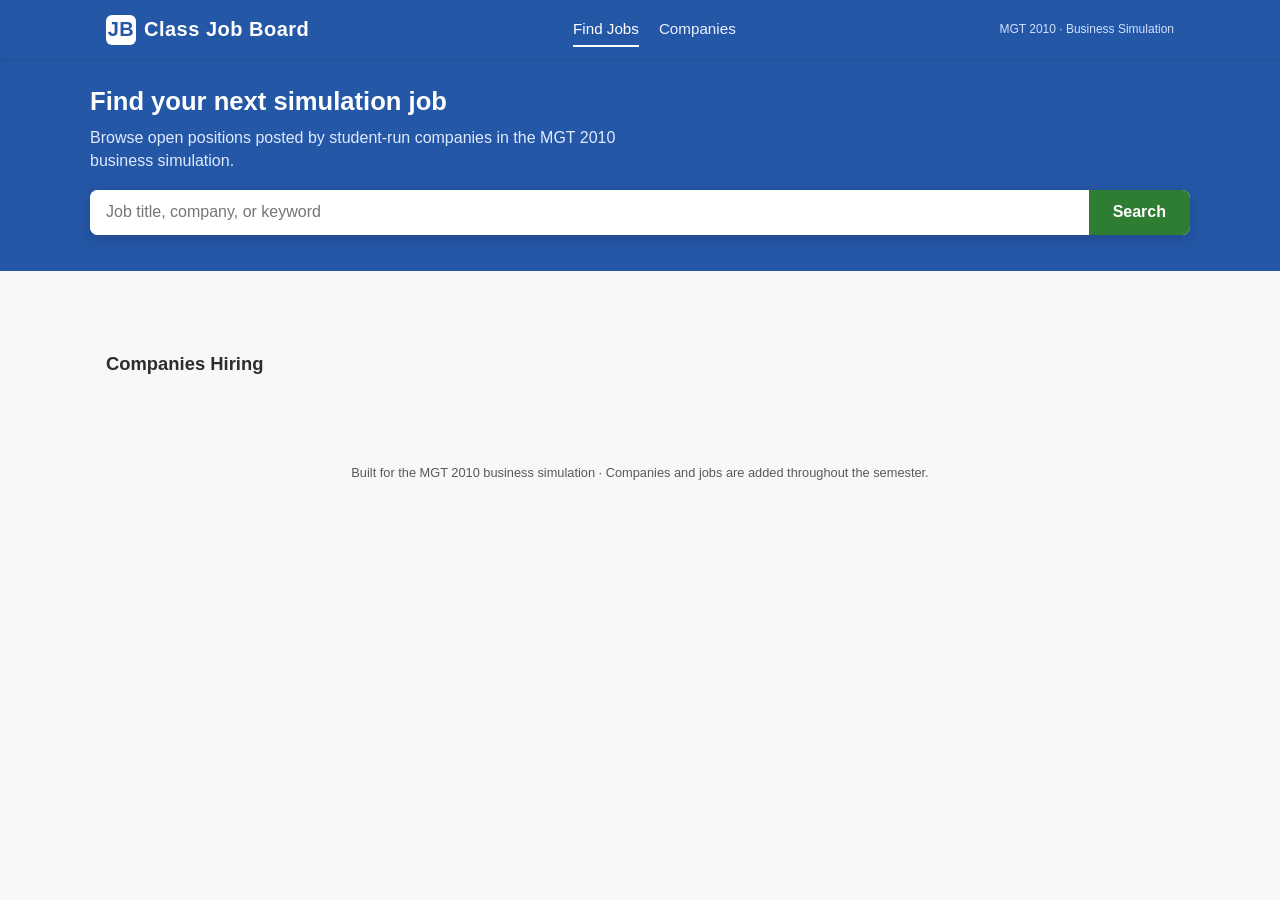
==== index.html @ dc6ff853 "Add static job board site with SeedBank company page Data-driven (JSON) Indeed-style job board for t" ====
<!doctype html>
<html lang="en">
<head>
  <meta charset="UTF-8" />
  <meta name="viewport" content="width=device-width, initial-scale=1" />
  <title>Class Job Board — MGT 2010</title>
  <link rel="stylesheet" href="assets/css/styles.css" />
</head>
<body>
  <header class="site-header">
    <div class="header-inner">
      <a class="brand" href="index.html">
        <span class="brand-mark">JB</span>
        Class Job Board
      </a>
      <nav class="site-nav">
        <a href="index.html" class="active">Find Jobs</a>
        <a href="index.html#companies">Companies</a>
      </nav>
      <div class="course-tag">MGT 2010 · Business Simulation</div>
    </div>
  </header>

  <section class="hero">
    <div class="hero-inner">
      <h1>Find your next simulation job</h1>
      <p>Browse open positions posted by student-run companies in the MGT 2010 business simulation.</p>
      <form id="search-form" class="search-bar">
        <input id="search-input" type="text" placeholder="Job title, company, or keyword" aria-label="Search jobs" />
        <button type="submit">Search</button>
      </form>
    </div>
  </section>

  <main class="page">
    <p id="result-count" class="result-count"></p>
    <div id="job-list" class="job-list"></div>

    <div id="companies" style="margin-top: 2.5rem;">
      <h2 class="section-title">Companies Hiring</h2>
      <div id="company-grid" class="company-grid"></div>
    </div>
  </main>

  <footer class="site-footer">
    Built for the MGT 2010 business simulation · Companies and jobs are added throughout the semester.
  </footer>

  <script src="assets/js/main.js"></script>
</body>
</html>
---- assets/css/styles.css ----
:root {
  --brand: #2557a7;
  --brand-dark: #164081;
  --ink: #2d2d2d;
  --ink-soft: #595959;
  --line: #e2e2e2;
  --bg: #f8f8f8;
  --card: #ffffff;
  --good: #2e7d32;
  --radius: 8px;
  font-size: 16px;
}

* { box-sizing: border-box; }

body {
  margin: 0;
  font-family: "Segoe UI", Roboto, Helvetica, Arial, sans-serif;
  color: var(--ink);
  background: var(--bg);
  line-height: 1.45;
}

a { color: inherit; text-decoration: none; }

img { max-width: 100%; display: block; }

/* ---------- Header ---------- */
.site-header {
  background: var(--brand);
  color: #fff;
  position: sticky;
  top: 0;
  z-index: 10;
  box-shadow: 0 1px 4px rgba(0,0,0,0.15);
}

.site-header .header-inner {
  max-width: 1100px;
  margin: 0 auto;
  padding: 0.75rem 1rem;
  display: flex;
  align-items: center;
  justify-content: space-between;
  gap: 1rem;
  flex-wrap: wrap;
}

.brand {
  display: flex;
  align-items: center;
  gap: 0.5rem;
  font-weight: 700;
  font-size: 1.25rem;
  letter-spacing: 0.5px;
  color: #fff;
}

.brand .brand-mark {
  background: #fff;
  color: var(--brand);
  border-radius: 6px;
  width: 30px;
  height: 30px;
  display: flex;
  align-items: center;
  justify-content: center;
  font-weight: 800;
}

.site-nav {
  display: flex;
  gap: 1.25rem;
  font-size: 0.95rem;
  flex-wrap: wrap;
}

.site-nav a {
  color: #eaf1ff;
  padding: 0.35rem 0;
  border-bottom: 2px solid transparent;
}

.site-nav a:hover,
.site-nav a.active {
  border-bottom-color: #fff;
  color: #fff;
}

.course-tag {
  font-size: 0.75rem;
  color: #cfe0ff;
  text-align: right;
}

/* ---------- Hero / search ---------- */
.hero {
  background: var(--brand);
  color: #fff;
  padding: 1.5rem 1rem 2.25rem;
}

.hero-inner {
  max-width: 1100px;
  margin: 0 auto;
}

.hero h1 {
  margin: 0 0 0.35rem;
  font-size: 1.6rem;
}

.hero p {
  margin: 0 0 1.1rem;
  color: #dfe9ff;
  max-width: 60ch;
}

.search-bar {
  background: #fff;
  border-radius: var(--radius);
  display: flex;
  flex-wrap: wrap;
  gap: 1px;
  overflow: hidden;
  box-shadow: 0 4px 14px rgba(0,0,0,0.18);
}

.search-bar input {
  flex: 1 1 200px;
  border: none;
  padding: 0.85rem 1rem;
  font-size: 1rem;
  color: var(--ink);
  min-width: 0;
}

.search-bar input:focus { outline: 2px solid var(--brand); outline-offset: -2px; }

.search-bar button {
  flex: 0 0 auto;
  background: var(--good);
  color: #fff;
  border: none;
  padding: 0.85rem 1.5rem;
  font-size: 1rem;
  font-weight: 600;
  cursor: pointer;
}

.search-bar button:hover { background: #256428; }

/* ---------- Layout ---------- */
.page {
  max-width: 1100px;
  margin: 0 auto;
  padding: 1.5rem 1rem 3rem;
}

.section-title {
  font-size: 1.15rem;
  margin: 0 0 0.9rem;
  color: var(--ink);
}

.result-count {
  color: var(--ink-soft);
  font-size: 0.9rem;
  margin-bottom: 1rem;
}

/* ---------- Job cards ---------- */
.job-list {
  display: flex;
  flex-direction: column;
  gap: 0.9rem;
}

.job-card {
  background: var(--card);
  border: 1px solid var(--line);
  border-radius: var(--radius);
  padding: 1rem 1.1rem;
  transition: box-shadow 0.15s ease, border-color 0.15s ease;
}

.job-card:hover {
  box-shadow: 0 2px 10px rgba(0,0,0,0.08);
  border-color: #c9d8ef;
}

.job-card-top { display: flex; gap: 0.85rem; }

.job-card-logo {
  width: 48px;
  height: 48px;
  border-radius: 6px;
  object-fit: cover;
  border: 1px solid var(--line);
  flex-shrink: 0;
}

.job-title {
  font-size: 1.05rem;
  font-weight: 600;
  color: var(--brand-dark);
  margin: 0 0 0.15rem;
}

.job-meta {
  color: var(--ink-soft);
  font-size: 0.9rem;
  margin: 0;
}

.job-tags {
  display: flex;
  flex-wrap: wrap;
  gap: 0.4rem;
  margin-top: 0.6rem;
}

.tag {
  background: #eef3fb;
  color: var(--brand-dark);
  font-size: 0.78rem;
  padding: 0.2rem 0.55rem;
  border-radius: 20px;
}

.job-snippet {
  margin: 0.6rem 0 0;
  color: var(--ink);
  font-size: 0.92rem;
}

.apply-btn {
  display: inline-block;
  margin-top: 0.75rem;
  background: var(--brand);
  color: #fff;
  padding: 0.5rem 1rem;
  border-radius: 20px;
  font-size: 0.85rem;
  font-weight: 600;
  border: none;
  cursor: pointer;
}

.apply-btn[disabled] {
  background: #cfd8e3;
  color: #6b7684;
  cursor: not-allowed;
}

/* ---------- Empty state ---------- */
.empty-state {
  background: var(--card);
  border: 1px dashed #c7d3e6;
  border-radius: var(--radius);
  padding: 2rem 1.25rem;
  text-align: center;
  color: var(--ink-soft);
}

.empty-state .emoji { font-size: 1.8rem; display: block; margin-bottom: 0.5rem; }

/* ---------- Company cards (homepage directory) ---------- */
.company-grid {
  display: grid;
  grid-template-columns: repeat(auto-fill, minmax(230px, 1fr));
  gap: 1rem;
}

.company-card {
  background: var(--card);
  border: 1px solid var(--line);
  border-radius: var(--radius);
  padding: 1rem;
  display: flex;
  flex-direction: column;
  align-items: flex-start;
  gap: 0.5rem;
  transition: box-shadow 0.15s ease;
}

.company-card:hover { box-shadow: 0 2px 10px rgba(0,0,0,0.08); }

.company-card img {
  width: 100%;
  max-width: 120px;
  border-radius: 6px;
  border: 1px solid var(--line);
}

.company-card .cname { font-weight: 700; color: var(--brand-dark); }

.company-card .cindustry { font-size: 0.82rem; color: var(--ink-soft); }

/* ---------- Company profile page ---------- */
.company-hero {
  background: #fff;
  border: 1px solid var(--line);
  border-radius: var(--radius);
  padding: 1.5rem;
  display: flex;
  gap: 1.5rem;
  flex-wrap: wrap;
  align-items: center;
  margin-bottom: 1.75rem;
}

.company-hero img {
  width: 140px;
  height: 140px;
  object-fit: cover;
  border-radius: 10px;
  border: 1px solid var(--line);
}

.company-hero-info { flex: 1 1 260px; }

.company-hero-info h1 { margin: 0 0 0.25rem; font-size: 1.6rem; }

.company-hero-info .industry {
  display: inline-block;
  background: #eef3fb;
  color: var(--brand-dark);
  font-size: 0.8rem;
  padding: 0.2rem 0.6rem;
  border-radius: 20px;
  margin-bottom: 0.5rem;
}

.company-hero-info .tagline {
  color: var(--ink-soft);
  font-style: italic;
  margin: 0.25rem 0 0;
}

.card-block {
  background: #fff;
  border: 1px solid var(--line);
  border-radius: var(--radius);
  padding: 1.25rem 1.5rem;
  margin-bottom: 1.75rem;
}

.card-block h2 {
  font-size: 1.1rem;
  margin-top: 0;
  border-bottom: 1px solid var(--line);
  padding-bottom: 0.6rem;
}

.service-pills { display: flex; flex-wrap: wrap; gap: 0.5rem; margin-top: 0.75rem; }

/* ---------- Org chart ---------- */
.org-chart {
  display: flex;
  flex-direction: column;
  align-items: center;
  padding-top: 0.5rem;
}

.org-tier {
  display: flex;
  justify-content: center;
  gap: 1.5rem;
  flex-wrap: wrap;
  position: relative;
}

.org-tier + .org-tier { margin-top: 2.25rem; }

.org-connector {
  width: 2px;
  height: 1.5rem;
  background: #b9c7de;
  margin: 0 auto;
}

.org-tier.tier-2::before {
  content: "";
  position: absolute;
  top: -1.5rem;
  left: 18%;
  right: 18%;
  height: 2px;
  background: #b9c7de;
}

.org-tier.tier-2 .org-card::after {
  content: "";
  position: absolute;
  top: -1.5rem;
  left: 50%;
  width: 2px;
  height: 1.5rem;
  background: #b9c7de;
}

.org-card {
  position: relative;
  background: #fbfcfe;
  border: 1px solid var(--line);
  border-radius: var(--radius);
  padding: 0.9rem 1.1rem;
  width: 210px;
  text-align: center;
}

.org-card.top {
  border-color: var(--brand);
  background: #eef3fb;
  width: 230px;
}

.org-avatar {
  width: 46px;
  height: 46px;
  border-radius: 50%;
  background: var(--brand);
  color: #fff;
  font-weight: 700;
  display: flex;
  align-items: center;
  justify-content: center;
  margin: 0 auto 0.5rem;
  font-size: 1.1rem;
}

.org-card .name { font-weight: 700; margin: 0; }
.org-card .title { color: var(--brand-dark); font-size: 0.85rem; margin: 0.15rem 0 0.4rem; }
.org-card .desc { font-size: 0.8rem; color: var(--ink-soft); margin: 0; }

.team-note {
  text-align: center;
  color: var(--ink-soft);
  font-size: 0.85rem;
  margin-top: 1.5rem;
}

/* ---------- Footer ---------- */
.site-footer {
  text-align: center;
  color: var(--ink-soft);
  font-size: 0.8rem;
  padding: 1.5rem 1rem 2.5rem;
}

.back-link {
  display: inline-block;
  margin-bottom: 1rem;
  color: var(--brand-dark);
  font-weight: 600;
  font-size: 0.9rem;
}

@media (max-width: 480px) {
  .company-hero { flex-direction: column; text-align: center; }
  .company-hero-info { text-align: center; }
  .org-tier.tier-2::before { left: 10%; right: 10%; }
}
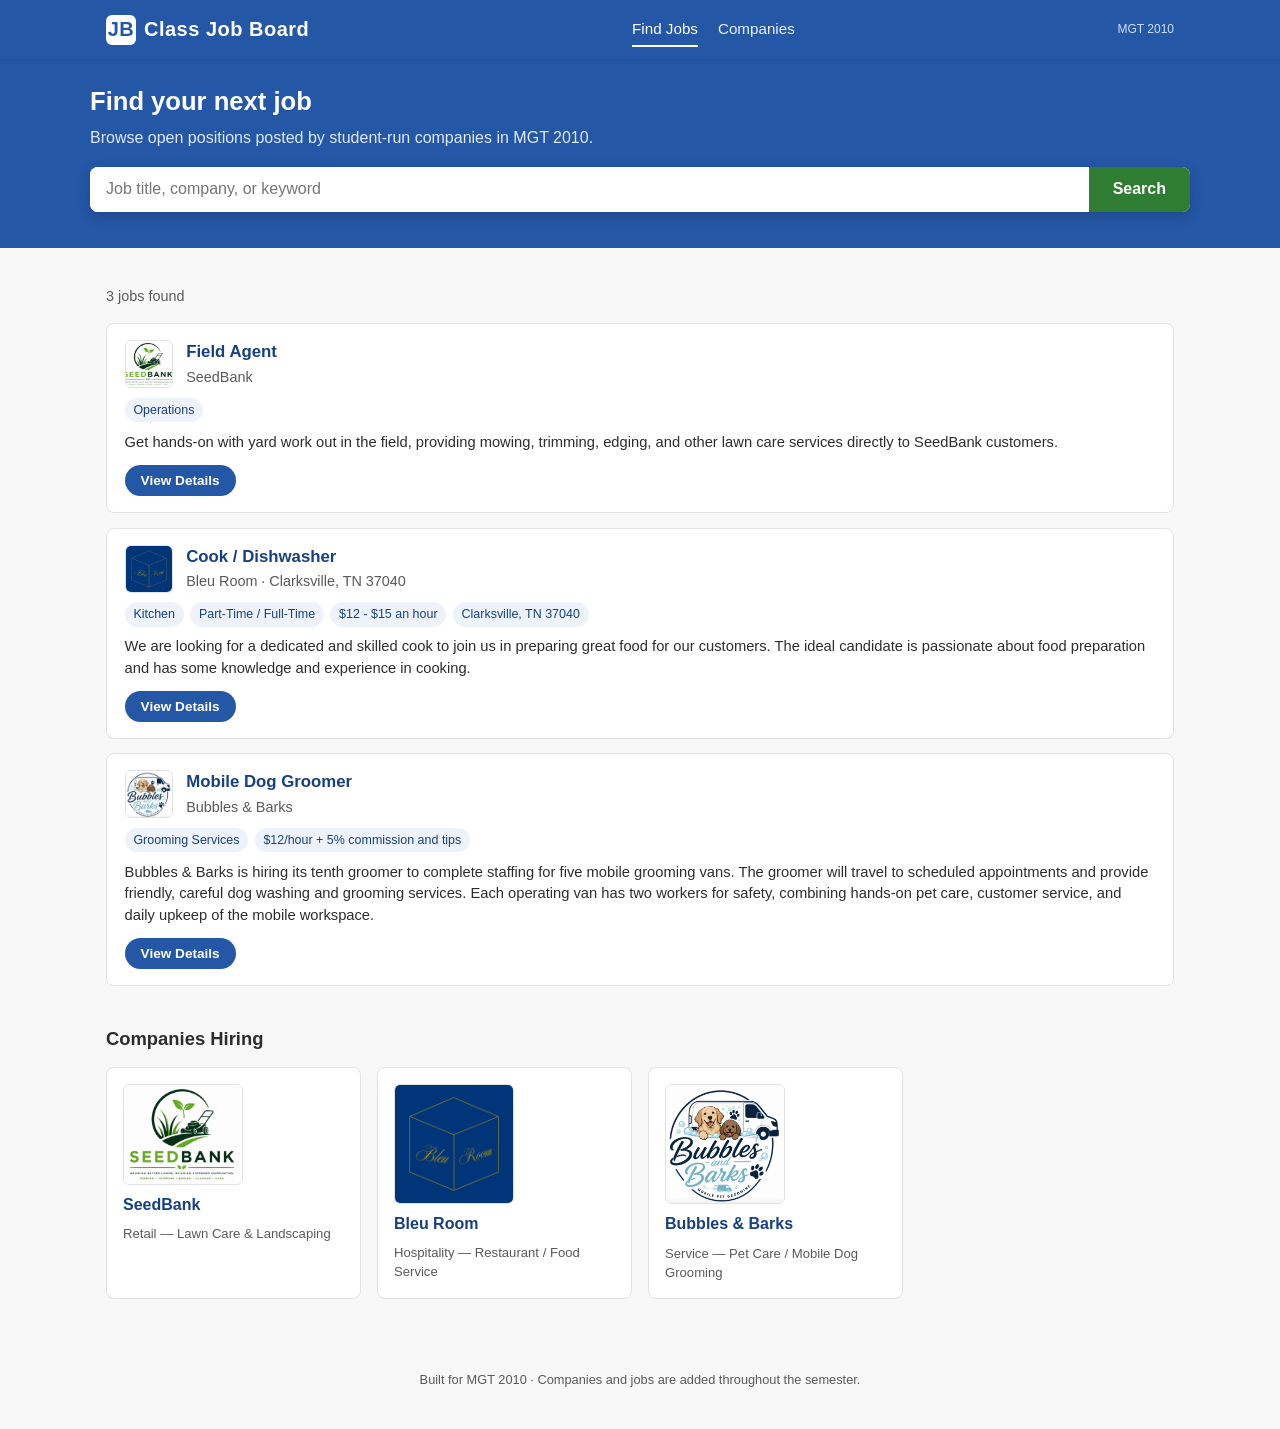
==== commit e1000fb4: "Add dedicated job/apply page, compact company job previews Company pages now show compact job previe" ====
--- a/index.html
+++ b/index.html
@@ -17,14 +17,14 @@
         <a href="index.html" class="active">Find Jobs</a>
         <a href="index.html#companies">Companies</a>
       </nav>
-      <div class="course-tag">MGT 2010 · Business Simulation</div>
+      <div class="course-tag">MGT 2010</div>
     </div>
   </header>
 
   <section class="hero">
     <div class="hero-inner">
-      <h1>Find your next simulation job</h1>
-      <p>Browse open positions posted by student-run companies in the MGT 2010 business simulation.</p>
+      <h1>Find your next job</h1>
+      <p>Browse open positions posted by student-run companies in MGT 2010.</p>
       <form id="search-form" class="search-bar">
         <input id="search-input" type="text" placeholder="Job title, company, or keyword" aria-label="Search jobs" />
         <button type="submit">Search</button>
@@ -43,7 +43,7 @@
   </main>
 
   <footer class="site-footer">
-    Built for the MGT 2010 business simulation · Companies and jobs are added throughout the semester.
+    Built for MGT 2010 · Companies and jobs are added throughout the semester.
   </footer>
 
   <script src="assets/js/main.js"></script>
--- a/assets/css/styles.css
+++ b/assets/css/styles.css
@@ -355,6 +355,117 @@
 
 .service-pills { display: flex; flex-wrap: wrap; gap: 0.5rem; margin-top: 0.75rem; }
 
+/* ---------- Job detail page ---------- */
+.job-company-strip { margin-bottom: 1.25rem; }
+
+.job-company-strip-link {
+  display: inline-flex;
+  align-items: center;
+  gap: 0.6rem;
+  background: #fff;
+  border: 1px solid var(--line);
+  border-radius: 20px;
+  padding: 0.4rem 0.9rem 0.4rem 0.4rem;
+  font-weight: 600;
+  color: var(--brand-dark);
+  font-size: 0.9rem;
+}
+
+.job-company-strip-link img {
+  width: 32px;
+  height: 32px;
+  border-radius: 50%;
+  object-fit: cover;
+}
+
+.job-detail-head {
+  border-bottom: 1px solid var(--line);
+  padding-bottom: 0.75rem;
+  margin-bottom: 0.9rem;
+}
+
+.job-detail-title {
+  margin: 0 0 0.3rem;
+  font-size: 1.2rem;
+  color: var(--brand-dark);
+}
+
+.job-detail-meta {
+  margin: 0;
+  color: var(--ink-soft);
+  font-size: 0.88rem;
+}
+
+.job-section { margin: 0 0 1rem; }
+
+.job-section h4 {
+  margin: 0 0 0.4rem;
+  font-size: 0.92rem;
+  text-transform: uppercase;
+  letter-spacing: 0.04em;
+  color: var(--brand-dark);
+}
+
+.job-section p { margin: 0; font-size: 0.94rem; }
+
+.job-section ul {
+  margin: 0;
+  padding-left: 1.2rem;
+  font-size: 0.94rem;
+}
+
+.job-section li { margin-bottom: 0.3rem; }
+
+/* ---------- Application form ---------- */
+.apply-form {
+  display: flex;
+  flex-direction: column;
+  gap: 1rem;
+  max-width: 520px;
+}
+
+.apply-form label {
+  display: flex;
+  flex-direction: column;
+  gap: 0.35rem;
+  font-size: 0.9rem;
+  font-weight: 600;
+  color: var(--ink);
+}
+
+.apply-form .optional {
+  font-weight: 400;
+  color: var(--ink-soft);
+}
+
+.apply-form input,
+.apply-form textarea {
+  font: inherit;
+  padding: 0.6rem 0.75rem;
+  border: 1px solid var(--line);
+  border-radius: 6px;
+  color: var(--ink);
+}
+
+.apply-form input:focus,
+.apply-form textarea:focus {
+  outline: 2px solid var(--brand);
+  outline-offset: -1px;
+}
+
+.apply-form .apply-btn {
+  align-self: flex-start;
+}
+
+.apply-status {
+  font-size: 0.88rem;
+  color: var(--brand-dark);
+  background: #eef3fb;
+  border-radius: 6px;
+  padding: 0.65rem 0.85rem;
+  margin: 0;
+}
+
 /* ---------- Org chart ---------- */
 .org-chart {
   display: flex;
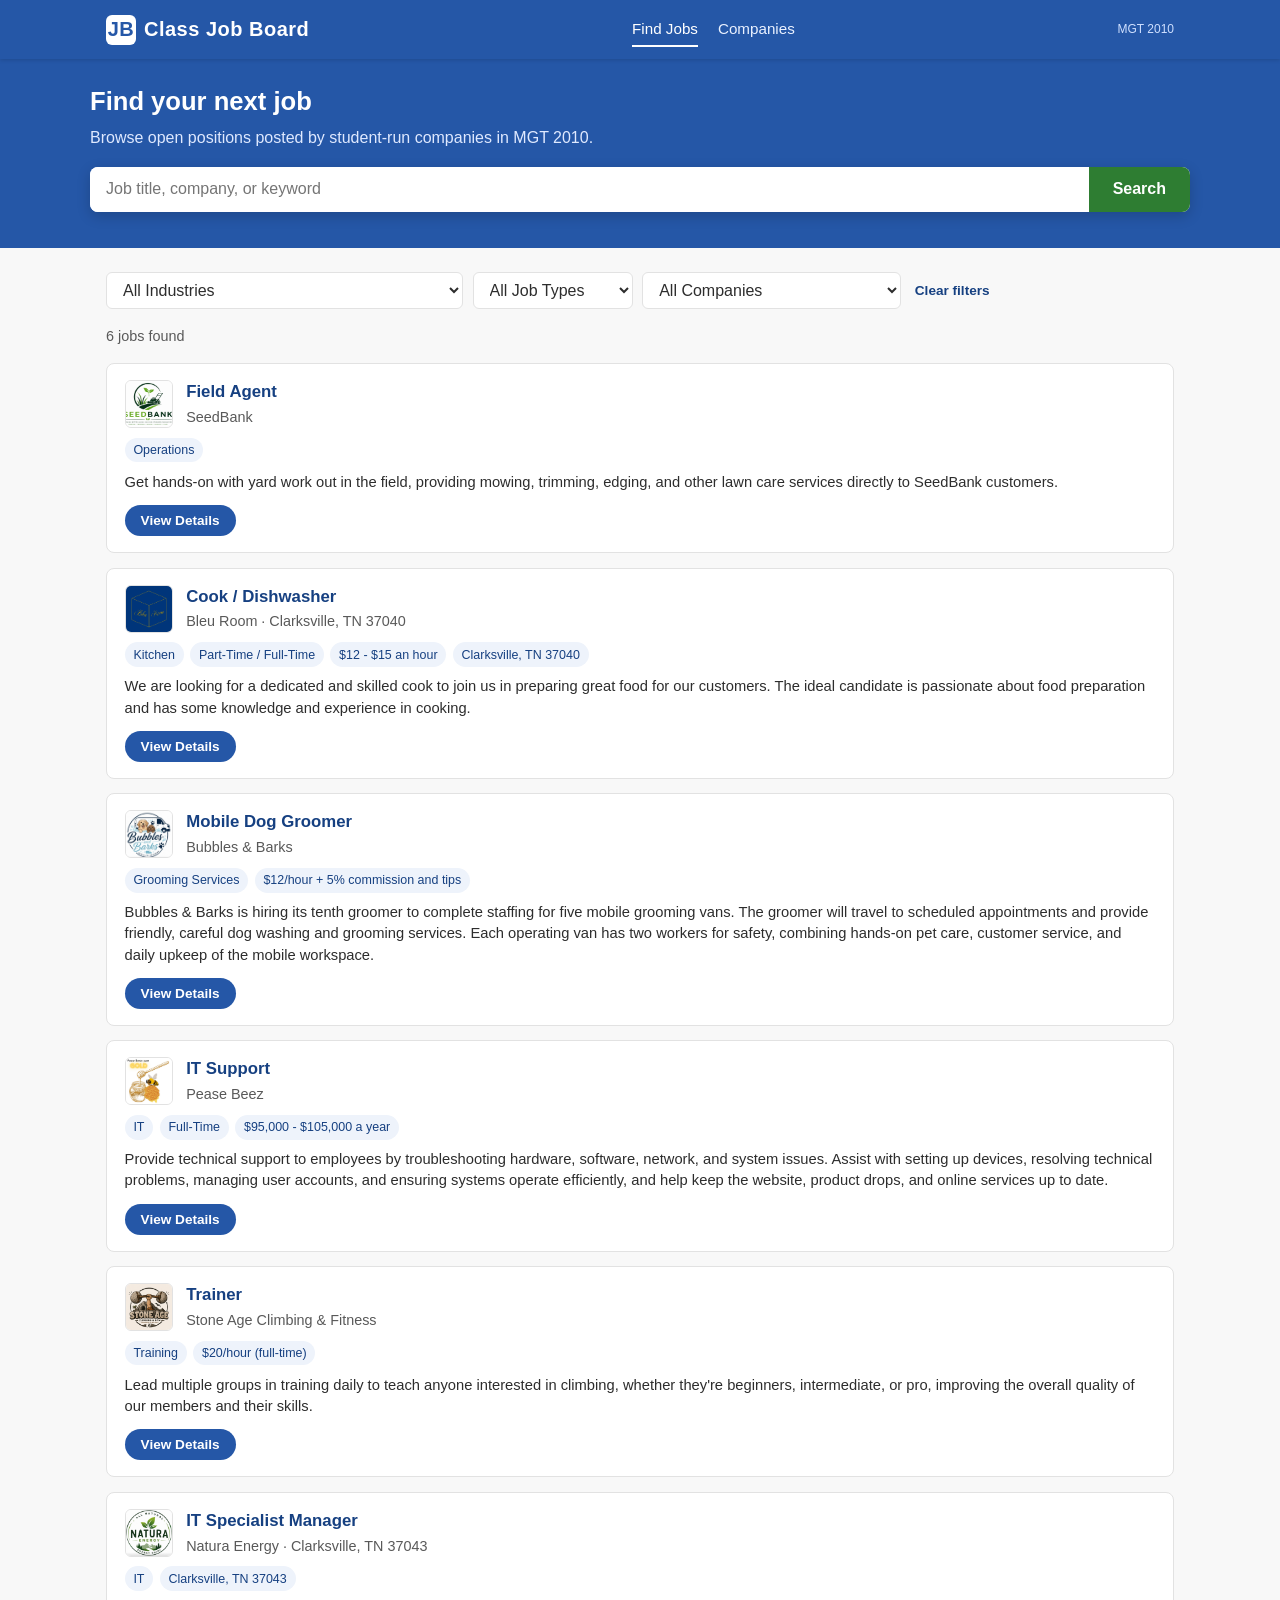
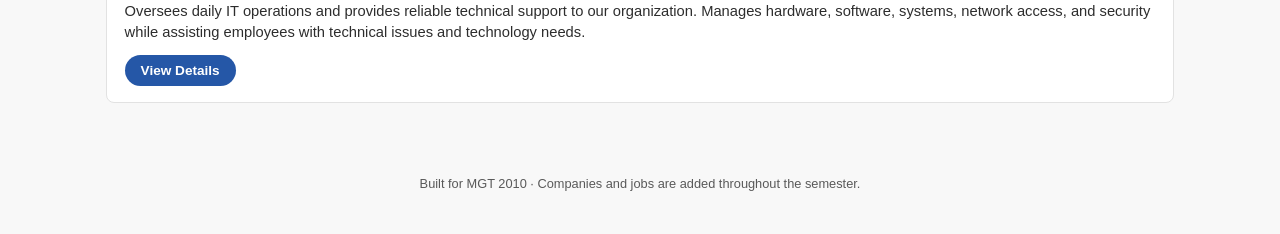
==== commit 8f26ac45: "Add companies page, job filters, stock tickers, and news articles - New companies.html: a dedicated " ====
--- a/index.html
+++ b/index.html
@@ -15,7 +15,7 @@
       </a>
       <nav class="site-nav">
         <a href="index.html" class="active">Find Jobs</a>
-        <a href="index.html#companies">Companies</a>
+        <a href="companies.html">Companies</a>
       </nav>
       <div class="course-tag">MGT 2010</div>
     </div>
@@ -33,13 +33,15 @@
   </section>
 
   <main class="page">
+    <div class="filter-bar">
+      <select id="filter-industry" aria-label="Filter by industry"></select>
+      <select id="filter-type" aria-label="Filter by job type"></select>
+      <select id="filter-company" aria-label="Filter by company"></select>
+      <button type="button" id="filter-clear" class="filter-clear-btn">Clear filters</button>
+    </div>
+
     <p id="result-count" class="result-count"></p>
     <div id="job-list" class="job-list"></div>
-
-    <div id="companies" style="margin-top: 2.5rem;">
-      <h2 class="section-title">Companies Hiring</h2>
-      <div id="company-grid" class="company-grid"></div>
-    </div>
   </main>
 
   <footer class="site-footer">
--- a/assets/css/styles.css
+++ b/assets/css/styles.css
@@ -169,6 +169,50 @@
   margin-bottom: 1rem;
 }
 
+.page-subtitle {
+  color: var(--ink-soft);
+  margin: -0.75rem 0 1.25rem;
+}
+
+/* ---------- Filter bar ---------- */
+.filter-bar {
+  display: flex;
+  flex-wrap: wrap;
+  gap: 0.6rem;
+  align-items: center;
+  margin-bottom: 1.1rem;
+}
+
+.filter-bar select {
+  font: inherit;
+  padding: 0.5rem 0.75rem;
+  border: 1px solid var(--line);
+  border-radius: 6px;
+  background: #fff;
+  color: var(--ink);
+  min-width: 160px;
+}
+
+.filter-bar select:focus {
+  outline: 2px solid var(--brand);
+  outline-offset: -1px;
+}
+
+.filter-clear-btn {
+  font: inherit;
+  font-size: 0.85rem;
+  background: none;
+  border: none;
+  color: var(--brand-dark);
+  font-weight: 600;
+  cursor: pointer;
+  padding: 0.5rem 0.25rem;
+}
+
+.filter-clear-btn:hover {
+  text-decoration: underline;
+}
+
 /* ---------- Job cards ---------- */
 .job-list {
   display: flex;
@@ -466,6 +510,57 @@
   margin: 0;
 }
 
+.apply-status.apply-status-error {
+  color: #8a1f11;
+  background: #fdecea;
+}
+
+.apply-form .apply-btn:disabled {
+  background: #cfd8e3;
+  color: #6b7684;
+  cursor: not-allowed;
+}
+
+/* ---------- Admin page ---------- */
+.admin-toolbar {
+  display: flex;
+  justify-content: space-between;
+  align-items: center;
+  gap: 1rem;
+  margin-bottom: 1rem;
+  flex-wrap: wrap;
+}
+
+.admin-toolbar .apply-btn { padding: 0.5rem 1rem; font-size: 0.85rem; }
+
+.table-scroll { overflow-x: auto; }
+
+.admin-table {
+  width: 100%;
+  border-collapse: collapse;
+  font-size: 0.88rem;
+  min-width: 720px;
+}
+
+.admin-table th,
+.admin-table td {
+  text-align: left;
+  padding: 0.6rem 0.75rem;
+  border-bottom: 1px solid var(--line);
+  vertical-align: top;
+}
+
+.admin-table th {
+  background: #f3f6fb;
+  color: var(--brand-dark);
+  font-size: 0.75rem;
+  text-transform: uppercase;
+  letter-spacing: 0.03em;
+  white-space: nowrap;
+}
+
+.admin-table tbody tr:hover { background: #fafbfd; }
+
 /* ---------- Org chart ---------- */
 .org-chart {
   display: flex;
@@ -568,8 +663,158 @@
   font-size: 0.9rem;
 }
 
+/* ---------- Stock ticker ---------- */
+.stock-card { background: #fff; }
+
+.stock-head h2 {
+  margin: 0 0 0.15rem;
+  font-size: 1.15rem;
+  display: flex;
+  align-items: baseline;
+  gap: 0.5rem;
+  flex-wrap: wrap;
+}
+
+.stock-ticker {
+  background: #eef3fb;
+  color: var(--brand-dark);
+  font-size: 0.78rem;
+  font-weight: 700;
+  letter-spacing: 0.03em;
+  padding: 0.15rem 0.5rem;
+  border-radius: 20px;
+}
+
+.stock-subtitle {
+  margin: 0 0 1rem;
+  color: var(--ink-soft);
+  font-size: 0.82rem;
+  font-style: italic;
+}
+
+.stock-price-row {
+  display: flex;
+  align-items: baseline;
+  flex-wrap: wrap;
+  gap: 0.5rem;
+  margin-bottom: 0.2rem;
+}
+
+.stock-price {
+  font-size: 2rem;
+  font-weight: 700;
+  color: var(--ink);
+}
+
+.stock-currency {
+  color: var(--ink-soft);
+  font-size: 0.9rem;
+}
+
+.stock-change-badge {
+  font-weight: 700;
+  font-size: 0.9rem;
+  padding: 0.2rem 0.6rem;
+  border-radius: 20px;
+}
+
+.stock-change-badge.up { background: #e6f4ea; color: #1e8e3e; }
+.stock-change-badge.down { background: #fce8e6; color: #d93025; }
+.stock-change-badge.new-listing { background: #eef3fb; color: var(--brand-dark); }
+
+.stock-change-abs { font-size: 0.9rem; font-weight: 600; }
+.stock-change-abs.up { color: #1e8e3e; }
+.stock-change-abs.down { color: #d93025; }
+
+.stock-asof {
+  margin: 0 0 1rem;
+  color: var(--ink-soft);
+  font-size: 0.85rem;
+}
+
+.stock-range-tabs {
+  display: flex;
+  flex-wrap: wrap;
+  gap: 0.25rem;
+  border-bottom: 1px solid var(--line);
+  margin-bottom: 0.75rem;
+}
+
+.stock-range-tabs button {
+  font: inherit;
+  font-size: 0.85rem;
+  background: none;
+  border: none;
+  border-bottom: 2px solid transparent;
+  padding: 0.5rem 0.7rem;
+  color: var(--ink-soft);
+  cursor: pointer;
+  font-weight: 600;
+}
+
+.stock-range-tabs button:hover { color: var(--brand-dark); }
+
+.stock-range-tabs button.active {
+  color: var(--brand-dark);
+  border-bottom-color: var(--brand);
+}
+
+.stock-chart-wrap { width: 100%; }
+
+.stock-chart-svg { width: 100%; height: auto; display: block; }
+
+.chart-axis-label {
+  font-size: 11px;
+  fill: var(--ink-soft);
+  font-family: inherit;
+}
+
+.stock-note {
+  margin: 0.9rem 0 0;
+  font-size: 0.85rem;
+  color: var(--ink-soft);
+  background: #f6f8fb;
+  border-radius: 6px;
+  padding: 0.7rem 0.9rem;
+}
+
+/* ---------- News ---------- */
+.news-list {
+  display: flex;
+  flex-direction: column;
+  gap: 1.5rem;
+}
+
+.news-article + .news-article {
+  border-top: 1px solid var(--line);
+  padding-top: 1.25rem;
+}
+
+.news-headline {
+  font-family: Georgia, "Times New Roman", serif;
+  font-size: 1.2rem;
+  margin: 0 0 0.3rem;
+  color: var(--ink);
+}
+
+.news-meta {
+  margin: 0 0 0.7rem;
+  color: var(--ink-soft);
+  font-size: 0.8rem;
+  text-transform: uppercase;
+  letter-spacing: 0.03em;
+}
+
+.news-article p {
+  margin: 0 0 0.75rem;
+  line-height: 1.6;
+}
+
+.news-article p:last-child { margin-bottom: 0; }
+
 @media (max-width: 480px) {
   .company-hero { flex-direction: column; text-align: center; }
   .company-hero-info { text-align: center; }
   .org-tier.tier-2::before { left: 10%; right: 10%; }
-}
+  .stock-price { font-size: 1.6rem; }
+}
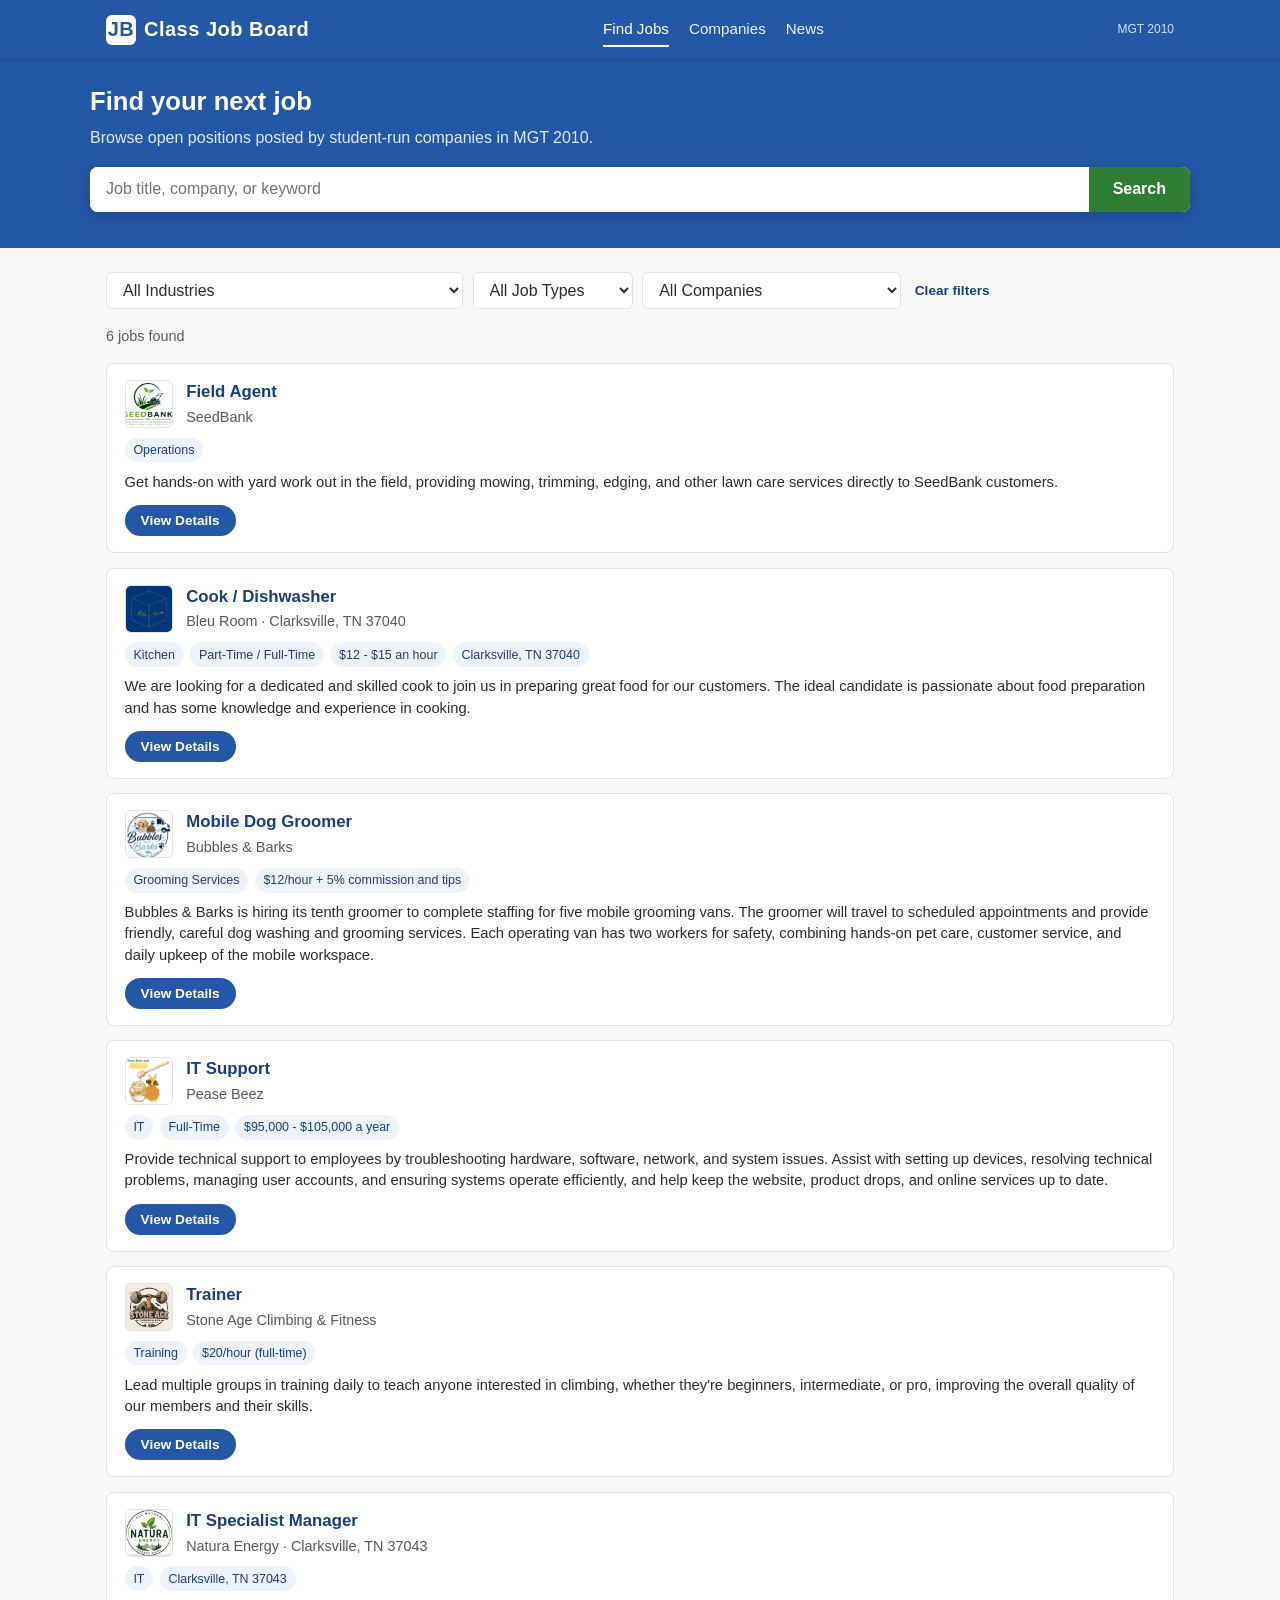
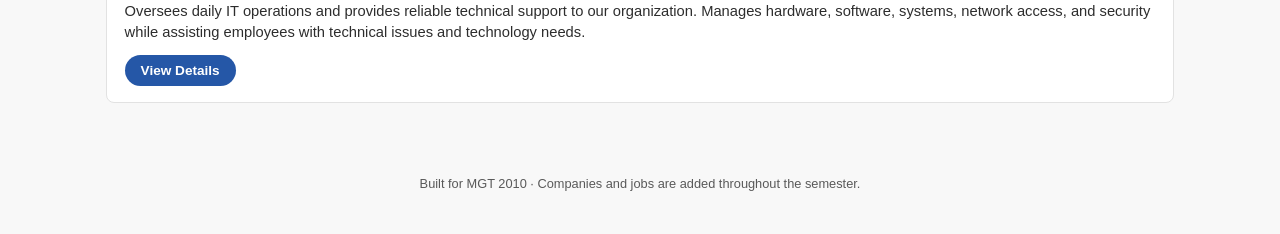
==== commit 7842355f: "Add News tab with RSS-style feed and individual article pages - News articles are now linked teasers" ====
--- a/index.html
+++ b/index.html
@@ -16,6 +16,7 @@
       <nav class="site-nav">
         <a href="index.html" class="active">Find Jobs</a>
         <a href="companies.html">Companies</a>
+        <a href="news.html">News</a>
       </nav>
       <div class="course-tag">MGT 2010</div>
     </div>
--- a/assets/css/styles.css
+++ b/assets/css/styles.css
@@ -779,15 +779,13 @@
 }
 
 /* ---------- News ---------- */
-.news-list {
-  display: flex;
-  flex-direction: column;
-  gap: 1.5rem;
-}
-
-.news-article + .news-article {
-  border-top: 1px solid var(--line);
-  padding-top: 1.25rem;
+.news-kicker {
+  margin: 0 0 0.2rem;
+  color: var(--brand-dark);
+  font-size: 0.75rem;
+  font-weight: 700;
+  text-transform: uppercase;
+  letter-spacing: 0.06em;
 }
 
 .news-headline {
@@ -797,20 +795,73 @@
   color: var(--ink);
 }
 
+.news-headline a {
+  color: var(--ink);
+  text-decoration: none;
+}
+
+.news-headline a:hover { color: var(--brand-dark); text-decoration: underline; }
+
 .news-meta {
-  margin: 0 0 0.7rem;
+  margin: 0 0 0.6rem;
   color: var(--ink-soft);
   font-size: 0.8rem;
-  text-transform: uppercase;
-  letter-spacing: 0.03em;
-}
-
-.news-article p {
-  margin: 0 0 0.75rem;
+}
+
+.feed-company-link {
+  color: var(--brand-dark);
+  font-weight: 600;
+}
+
+.news-snippet {
+  margin: 0 0 0.5rem;
   line-height: 1.6;
-}
-
-.news-article p:last-child { margin-bottom: 0; }
+  color: var(--ink);
+}
+
+.news-read-more {
+  font-size: 0.85rem;
+  font-weight: 600;
+  color: var(--brand-dark);
+}
+
+/* Teaser cards (company page "In the News", article page "More from") */
+.news-list {
+  display: flex;
+  flex-direction: column;
+  gap: 1.25rem;
+}
+
+.news-teaser + .news-teaser {
+  border-top: 1px solid var(--line);
+  padding-top: 1.25rem;
+}
+
+/* Full article body (article.html) */
+#article-body .news-headline {
+  font-size: 1.6rem;
+}
+
+#article-body p {
+  margin: 0 0 0.9rem;
+  line-height: 1.65;
+}
+
+#article-body p:last-child { margin-bottom: 0; }
+
+/* News feed page (news.html) */
+.news-feed {
+  display: flex;
+  flex-direction: column;
+  gap: 1.5rem;
+}
+
+.feed-item {
+  background: var(--card);
+  border: 1px solid var(--line);
+  border-radius: var(--radius);
+  padding: 1.1rem 1.3rem;
+}
 
 @media (max-width: 480px) {
   .company-hero { flex-direction: column; text-align: center; }
